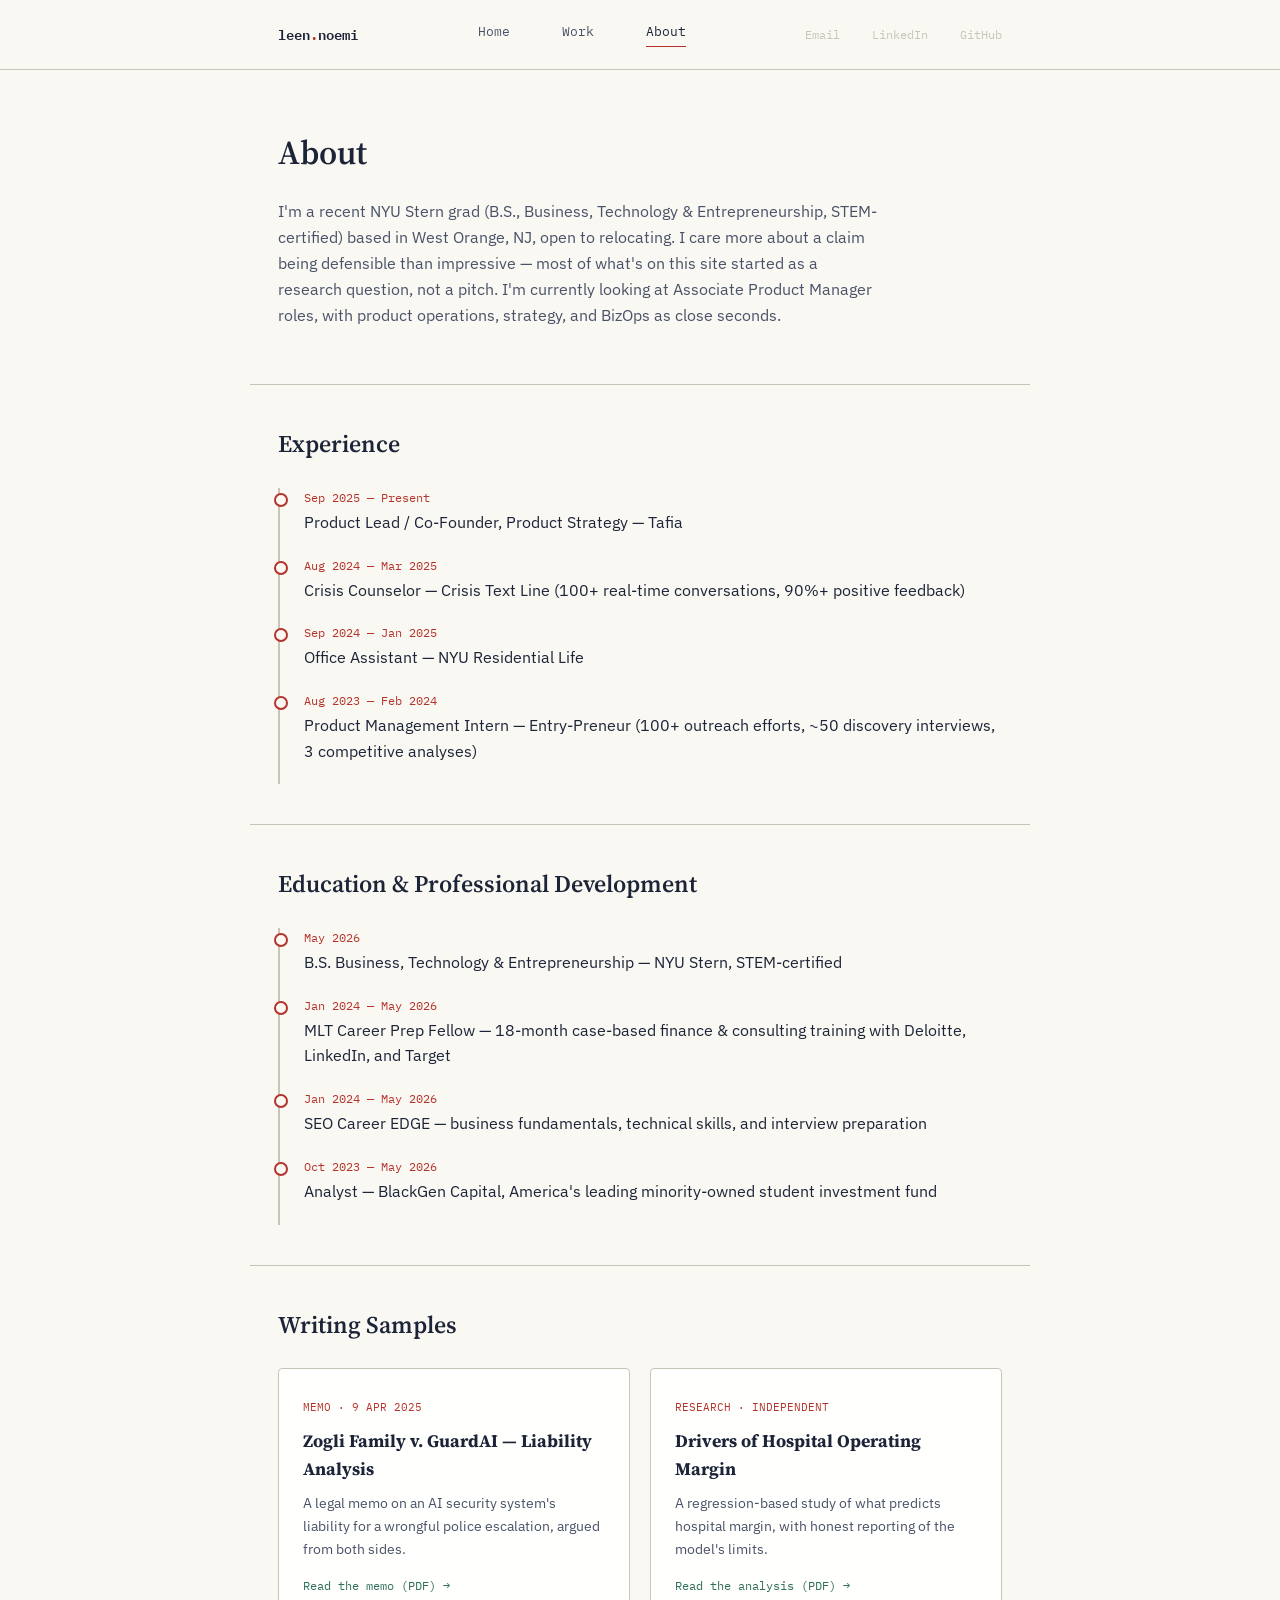
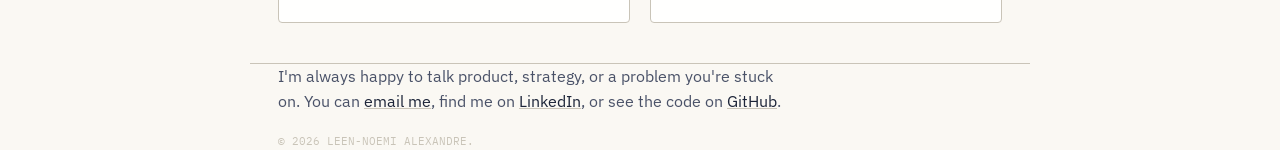
==== about.html @ fa709e36 "Add files via upload" ====
<!DOCTYPE html>
<html lang="en">
<head>
<meta charset="UTF-8">
<meta name="viewport" content="width=device-width, initial-scale=1.0">
<title>About — Leen-Noemi Alexandre</title>
<link rel="preconnect" href="https://fonts.googleapis.com">
<link rel="preconnect" href="https://fonts.gstatic.com" crossorigin>
<link href="https://fonts.googleapis.com/css2?family=Source+Serif+4:opsz,wght@8..60,400;8..60,500;8..60,600;8..60,700&family=IBM+Plex+Sans:wght@400;500;600&family=IBM+Plex+Mono:wght@400;500;600&display=swap" rel="stylesheet">
<link rel="stylesheet" href="style.css">
</head>
<body>

<nav class="site-nav">
  <div class="wrap">
    <a href="index.html" class="nav-mark">leen<span>.</span>noemi</a>
    <div class="nav-links">
      <a href="index.html">Home</a>
      <a href="work.html">Work</a>
      <a href="about.html" class="active">About</a>
    </div>
    <div class="nav-social">
      <a href="mailto:leenalexia@outlook.com">Email</a>
      <a href="https://linkedin.com/in/leennoemialexandre" target="_blank" rel="noopener">LinkedIn</a>
      <a href="https://github.com/leennoemialexandre" target="_blank" rel="noopener">GitHub</a>
    </div>
  </div>
</nav>

<section class="about-bio wrap">
  <h1>About</h1>
  <p>I'm a recent NYU Stern grad (B.S., Business, Technology &amp; Entrepreneurship, STEM-certified) based in West Orange, NJ, open to relocating. I care more about a claim being defensible than impressive — most of what's on this site started as a research question, not a pitch. I'm currently looking at Associate Product Manager roles, with product operations, strategy, and BizOps as close seconds.</p>
</section>

<section class="section-block wrap">
  <h2>Experience</h2>
  <ol class="timeline">
    <li>
      <span class="tl-date">Sep 2025 — Present</span>
      <span class="tl-role">Product Lead / Co-Founder, Product Strategy — Tafia</span>
    </li>
    <li>
      <span class="tl-date">Aug 2024 — Mar 2025</span>
      <span class="tl-role">Crisis Counselor — Crisis Text Line (100+ real-time conversations, 90%+ positive feedback)</span>
    </li>
    <li>
      <span class="tl-date">Sep 2024 — Jan 2025</span>
      <span class="tl-role">Office Assistant — NYU Residential Life</span>
    </li>
    <li>
      <span class="tl-date">Aug 2023 — Feb 2024</span>
      <span class="tl-role">Product Management Intern — Entry-Preneur (100+ outreach efforts, ~50 discovery interviews, 3 competitive analyses)</span>
    </li>
  </ol>
</section>

<section class="section-block wrap">
  <h2>Education &amp; Professional Development</h2>
  <ol class="timeline">
    <li>
      <span class="tl-date">May 2026</span>
      <span class="tl-role">B.S. Business, Technology &amp; Entrepreneurship — NYU Stern, STEM-certified</span>
    </li>
    <li>
      <span class="tl-date">Jan 2024 — May 2026</span>
      <span class="tl-role">MLT Career Prep Fellow — 18-month case-based finance &amp; consulting training with Deloitte, LinkedIn, and Target</span>
    </li>
    <li>
      <span class="tl-date">Jan 2024 — May 2026</span>
      <span class="tl-role">SEO Career EDGE — business fundamentals, technical skills, and interview preparation</span>
    </li>
    <li>
      <span class="tl-date">Oct 2023 — May 2026</span>
      <span class="tl-role">Analyst — BlackGen Capital, America's leading minority-owned student investment fund</span>
    </li>
  </ol>
</section>

<section class="section-block wrap">
  <h2>Writing Samples</h2>
  <div class="brief-grid">
    <a class="brief-card" href="assets/GuardAI_LegalMemo.pdf" target="_blank" rel="noopener">
      <span class="brief-tag">MEMO · 9 APR 2025</span>
      <h3>Zogli Family v. GuardAI — Liability Analysis</h3>
      <p>A legal memo on an AI security system's liability for a wrongful police escalation, argued from both sides.</p>
      <span class="brief-cta">Read the memo (PDF) &rarr;</span>
    </a>
    <a class="brief-card" href="assets/Healthcare_Operating_Margin_Analysis.pdf" target="_blank" rel="noopener">
      <span class="brief-tag">RESEARCH · INDEPENDENT</span>
      <h3>Drivers of Hospital Operating Margin</h3>
      <p>A regression-based study of what predicts hospital margin, with honest reporting of the model's limits.</p>
      <span class="brief-cta">Read the analysis (PDF) &rarr;</span>
    </a>
  </div>
</section>

<footer class="wrap">
  <p class="footer-line">I'm always happy to talk product, strategy, or a problem you're stuck on. You can <a href="mailto:leenalexia@outlook.com">email me</a>, find me on <a href="https://linkedin.com/in/leennoemialexandre" target="_blank" rel="noopener">LinkedIn</a>, or see the code on <a href="https://github.com/leennoemialexandre" target="_blank" rel="noopener">GitHub</a>.</p>
  <p class="footer-copy">© 2026 LEEN-NOEMI ALEXANDRE.</p>
</footer>

<script src="script.js"></script>
</body>
</html>
---- style.css ----
:root {
  --paper: #FAF8F3;
  --paper-raised: #FFFFFE;
  --ink: #1C2438;
  --ink-soft: #4A5268;
  --redline: #B4332B;
  --verified: #2F6E58;
  --rule: #C9C4B8;
  --rule-soft: #DEDACD;

  --serif: 'Source Serif 4', Georgia, serif;
  --sans: 'IBM Plex Sans', -apple-system, sans-serif;
  --mono: 'IBM Plex Mono', 'Courier New', monospace;
}

* { box-sizing: border-box; }

@media (prefers-reduced-motion: reduce) {
  * { animation-duration: 0.001ms !important; transition-duration: 0.001ms !important; }
}

html { scroll-behavior: smooth; }

body {
  margin: 0;
  background: var(--paper);
  color: var(--ink);
  font-family: var(--sans);
  font-size: 16px;
  line-height: 1.6;
}

a { color: inherit; }

.wrap {
  max-width: 780px;
  margin: 0 auto;
  padding: 0 28px;
}

/* ---------- Nav ---------- */
.site-nav {
  border-bottom: 1px solid var(--rule);
  padding: 22px 0;
}
.site-nav .wrap {
  display: flex;
  justify-content: space-between;
  align-items: center;
  flex-wrap: wrap;
  gap: 14px;
}
.nav-mark {
  font-family: var(--mono);
  font-weight: 600;
  font-size: 14px;
  text-decoration: none;
  color: var(--ink);
}
.nav-mark span { color: var(--redline); }
.nav-links {
  display: flex;
  gap: 26px;
  font-family: var(--mono);
  font-size: 13px;
}
.nav-links a {
  text-decoration: none;
  color: var(--ink-soft);
  padding-bottom: 3px;
  border-bottom: 1px solid transparent;
  margin-right: 26px;
}
.nav-links a:last-child { margin-right: 0; }
.nav-links a:hover, .nav-links a.active {
  color: var(--ink);
  border-bottom-color: var(--redline);
}
.nav-social {
  display: flex;
  gap: 16px;
  font-family: var(--mono);
  font-size: 12px;
}
.nav-social a { text-decoration: none; color: var(--rule); margin-right: 16px; }
.nav-social a:last-child { margin-right: 0; }
.nav-social a:hover { color: var(--redline); }

/* ---------- Hero (home) ---------- */
.hero { padding: 80px 28px 56px; }
.hero .eyebrow {
  font-family: var(--mono);
  font-size: 12px;
  letter-spacing: 0.06em;
  color: var(--redline);
  margin: 0 0 22px;
}
.hero h1 {
  font-family: var(--serif);
  font-weight: 500;
  font-size: clamp(1.9rem, 4.4vw, 2.7rem);
  line-height: 1.35;
  margin: 0 0 22px;
  max-width: 640px;
}
.hero h1 .accent { color: var(--redline); }
.status-line {
  font-family: var(--sans);
  color: var(--ink-soft);
  font-size: 1.02rem;
  max-width: 560px;
  margin: 0 0 34px;
}
.status-line .pin { margin-right: 2px; }

/* ---------- Numbered musings ---------- */
.musings {
  padding: 8px 28px 60px;
  border-top: 1px solid var(--rule);
  margin-top: 8px;
  padding-top: 48px;
}
.musings p.lede {
  color: var(--ink-soft);
  max-width: 560px;
  margin: 0 0 28px;
}
.musing-list {
  list-style: none;
  margin: 0;
  padding: 0;
  display: flex;
  flex-direction: column;
  gap: 18px;
  max-width: 620px;
}
.musing-list li {
  display: flex;
  gap: 16px;
  font-size: 0.98rem;
}
.musing-list .num {
  font-family: var(--mono);
  color: var(--redline);
  font-size: 0.9rem;
  flex-shrink: 0;
  padding-top: 2px;
}
.musing-list .txt { color: var(--ink-soft); }
.musing-list .txt strong { color: var(--ink); font-weight: 600; }

/* ---------- Preview / featured list (home) ---------- */
.preview {
  padding: 56px 28px 64px;
  border-top: 1px solid var(--rule);
}
.preview .lede {
  color: var(--ink-soft);
  margin: 0 0 26px;
}
.slug-list {
  list-style: none;
  margin: 0;
  padding: 0;
  border-top: 1px solid var(--rule-soft);
}
.slug-list li {
  border-bottom: 1px solid var(--rule-soft);
}
.slug-link {
  display: flex;
  justify-content: space-between;
  align-items: baseline;
  gap: 16px;
  padding: 16px 4px;
  text-decoration: none;
  color: var(--ink);
}
.slug-link:hover { color: var(--redline); }
.slug-link .path {
  font-family: var(--mono);
  font-size: 0.92rem;
  color: inherit;
}
.slug-link .path .dim { color: var(--rule); }
.slug-link .meta {
  font-family: var(--mono);
  font-size: 0.78rem;
  color: var(--ink-soft);
  white-space: nowrap;
}
.view-all {
  display: inline-block;
  margin-top: 22px;
  font-family: var(--mono);
  font-size: 13px;
  color: var(--verified);
  text-decoration: none;
}
.view-all:hover { text-decoration: underline; }

/* ---------- Footer ---------- */
footer {
  padding: 48px 28px 60px;
  border-top: 1px solid var(--rule);
}
.footer-line {
  color: var(--ink-soft);
  max-width: 520px;
  margin: 0 0 18px;
}
.footer-line a {
  color: var(--ink);
  text-decoration: underline;
  text-decoration-color: var(--rule);
}
.footer-copy {
  font-family: var(--mono);
  font-size: 11px;
  color: var(--rule);
  margin: 0;
}

/* ---------- Work page ---------- */
.page-head { padding: 56px 28px 8px; }
.page-head h1 {
  font-family: var(--serif);
  font-size: 2.1rem;
  font-weight: 600;
  margin: 0 0 12px;
}
.page-head p { color: var(--ink-soft); max-width: 560px; }

.filter-row {
  padding: 24px 28px 8px;
  display: flex;
  gap: 8px;
  flex-wrap: wrap;
}
.filter-tab {
  font-family: var(--mono);
  font-size: 12.5px;
  background: none;
  border: 1px solid var(--rule);
  color: var(--ink-soft);
  padding: 7px 14px;
  border-radius: 20px;
  cursor: pointer;
}
.filter-tab.active {
  background: var(--ink);
  border-color: var(--ink);
  color: var(--paper);
}
.filter-tab:hover:not(.active) { border-color: var(--redline); color: var(--ink); }

.work-list {
  padding: 12px 28px 64px;
  list-style: none;
  margin: 0;
  border-top: 1px solid var(--rule-soft);
}
.work-item {
  border-bottom: 1px solid var(--rule-soft);
}
.work-row {
  display: flex;
  justify-content: space-between;
  align-items: center;
  gap: 16px;
  padding: 18px 4px;
  cursor: pointer;
  background: none;
  border: none;
  width: 100%;
  text-align: left;
  font: inherit;
  color: var(--ink);
}
.work-row .left { display: flex; align-items: baseline; gap: 14px; flex-wrap: wrap; }
.work-row .path { font-family: var(--mono); font-size: 0.95rem; margin-right: 14px; }
.work-row .path .dim { color: var(--rule); }
.work-row .tag {
  font-family: var(--mono);
  font-size: 0.7rem;
  color: var(--verified);
  border: 1px solid var(--verified);
  border-radius: 10px;
  padding: 1px 8px;
  margin-right: 14px;
  display: inline-block;
}
.work-row .date { font-family: var(--mono); font-size: 0.78rem; color: var(--ink-soft); white-space: nowrap; }
.work-row .chev {
  font-family: var(--mono);
  color: var(--rule);
  transition: transform 0.15s ease;
}
.work-item.open .chev { transform: rotate(90deg); color: var(--redline); }

.work-detail {
  display: none;
  padding: 0 4px 22px;
  max-width: 640px;
}
.work-item.open .work-detail { display: block; }
.work-detail p { color: var(--ink-soft); margin: 0 0 14px; }
.work-detail .stat-row {
  display: flex;
  flex-wrap: wrap;
  gap: 10px;
  margin-bottom: 14px;
}
.chip {
  font-family: var(--mono);
  font-size: 0.75rem;
  background: var(--paper-raised);
  border: 1px dotted var(--verified);
  color: var(--verified);
  border-radius: 3px;
  padding: 3px 9px;
  cursor: help;
  position: relative;
}
.chip::after {
  content: attr(data-verify);
  position: absolute;
  left: 0;
  bottom: 125%;
  width: 260px;
  background: var(--ink);
  color: var(--paper);
  font-family: var(--sans);
  font-weight: 400;
  font-size: 12px;
  line-height: 1.4;
  padding: 10px 12px;
  border-radius: 4px;
  opacity: 0;
  visibility: hidden;
  transform: translateY(4px);
  transition: opacity 0.15s ease, transform 0.15s ease;
  z-index: 20;
  pointer-events: none;
}
.chip:hover::after, .chip:focus::after { opacity: 1; visibility: visible; transform: translateY(0); }
.work-detail .go {
  font-family: var(--mono);
  font-size: 12.5px;
  color: var(--redline);
  text-decoration: none;
}
.work-detail .go:hover { text-decoration: underline; }

/* ---------- About page ---------- */
.about-bio { padding: 56px 28px 40px; }
.about-bio h1 {
  font-family: var(--serif);
  font-size: 2.1rem;
  font-weight: 600;
  margin: 0 0 18px;
}
.about-bio p { color: var(--ink-soft); max-width: 600px; font-size: 1.02rem; }

.section-block { padding: 40px 28px; border-top: 1px solid var(--rule); }
.section-block h2 {
  font-family: var(--serif);
  font-size: 1.5rem;
  font-weight: 600;
  margin: 0 0 24px;
}

.timeline { list-style: none; padding: 0; margin: 0; border-left: 2px solid var(--rule); }
.timeline li {
  padding: 0 0 20px 24px;
  position: relative;
}
.timeline li::before {
  content: "";
  position: absolute;
  left: -6px;
  top: 5px;
  width: 10px;
  height: 10px;
  background: var(--paper);
  border: 2px solid var(--redline);
  border-radius: 50%;
}
.tl-date { display: block; font-family: var(--mono); font-size: 12px; color: var(--redline); margin-bottom: 3px; }
.tl-role { font-size: 0.98rem; }

.brief-grid { display: grid; grid-template-columns: 1fr 1fr; gap: 20px; }
.brief-card {
  display: block;
  background: var(--paper-raised);
  border: 1px solid var(--rule);
  border-radius: 4px;
  padding: 24px;
  text-decoration: none;
  transition: border-color 0.15s ease, transform 0.15s ease;
}
.brief-card:hover { border-color: var(--redline); transform: translateY(-2px); }
.brief-tag { font-family: var(--mono); font-size: 11px; color: var(--redline); }
.brief-card h3 { font-family: var(--serif); font-size: 1.1rem; margin: 8px 0; color: var(--ink); }
.brief-card p { color: var(--ink-soft); font-size: 0.9rem; margin: 0 0 12px; }
.brief-cta { font-family: var(--mono); font-size: 12px; color: var(--verified); }

@media (max-width: 680px) {
  .brief-grid { grid-template-columns: 1fr; }
  .work-row .left { flex-direction: column; align-items: flex-start; gap: 4px; }
  .hero { padding: 56px 20px 40px; }
}

a:focus-visible, button:focus-visible {
  outline: 2px solid var(--redline);
  outline-offset: 2px;
}
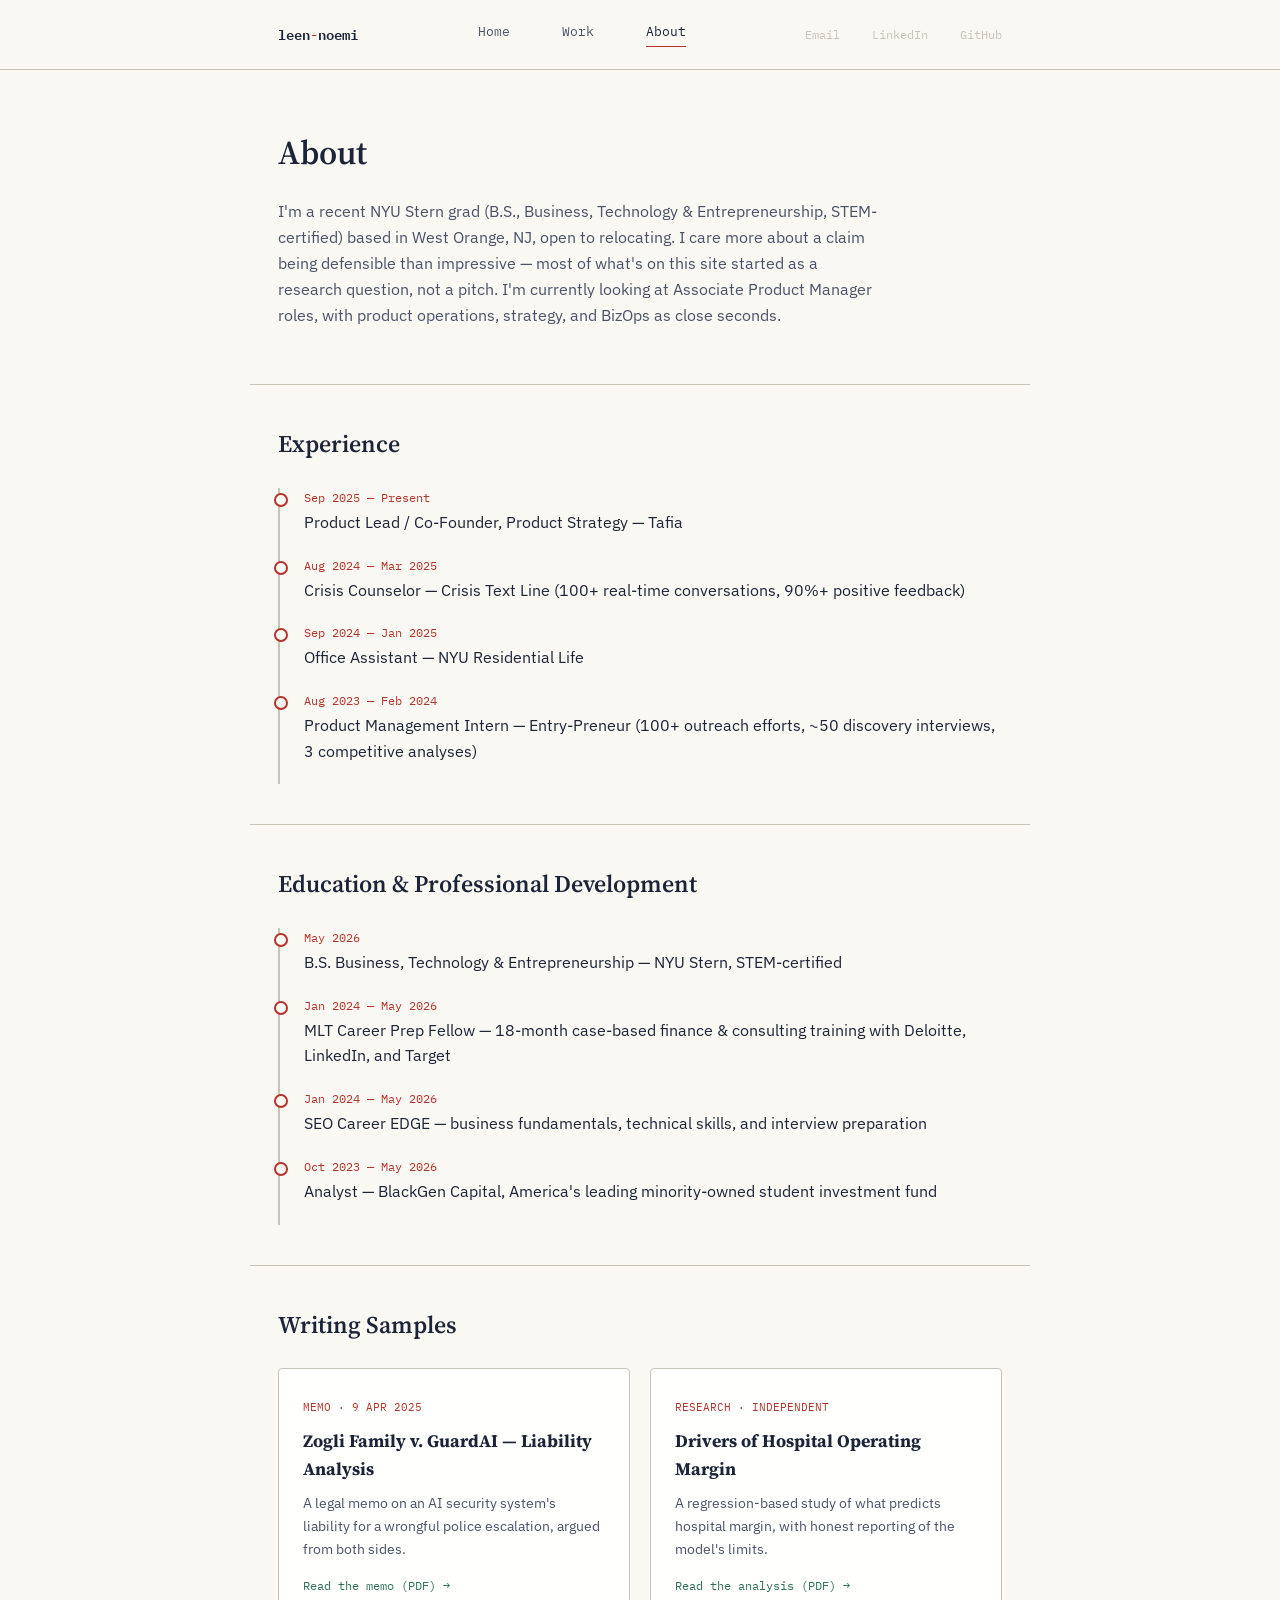
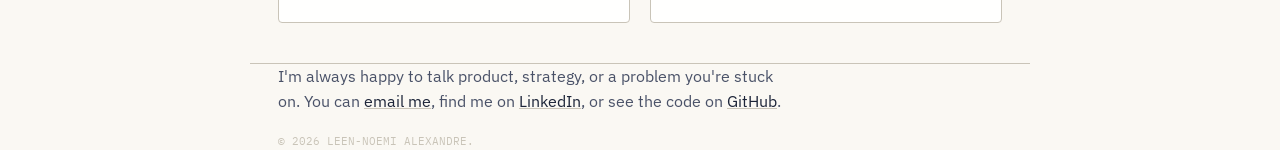
==== commit 7accdb07: "Update links and content in about.html" ====
--- a/about.html
+++ b/about.html
@@ -13,7 +13,7 @@
 
 <nav class="site-nav">
   <div class="wrap">
-    <a href="index.html" class="nav-mark">leen<span>.</span>noemi</a>
+    <a href="index.html" class="nav-mark">leen<span>-</span>noemi</a>
     <div class="nav-links">
       <a href="index.html">Home</a>
       <a href="work.html">Work</a>
@@ -79,13 +79,13 @@
 <section class="section-block wrap">
   <h2>Writing Samples</h2>
   <div class="brief-grid">
-    <a class="brief-card" href="assets/GuardAI_LegalMemo.pdf" target="_blank" rel="noopener">
+    <a class="brief-card" href="assets/Alexandre_Leen-Noemi_GuardAI_LegalMemo.pdf" target="_blank" rel="noopener">
       <span class="brief-tag">MEMO · 9 APR 2025</span>
       <h3>Zogli Family v. GuardAI — Liability Analysis</h3>
       <p>A legal memo on an AI security system's liability for a wrongful police escalation, argued from both sides.</p>
       <span class="brief-cta">Read the memo (PDF) &rarr;</span>
     </a>
-    <a class="brief-card" href="assets/Healthcare_Operating_Margin_Analysis.pdf" target="_blank" rel="noopener">
+    <a class="brief-card" href="assets/Leen-Noemi_Alexandre_-_Operational_and_Financial_Drivers_of_Hospital_Operating_Margin.pdf" target="_blank" rel="noopener">
       <span class="brief-tag">RESEARCH · INDEPENDENT</span>
       <h3>Drivers of Hospital Operating Margin</h3>
       <p>A regression-based study of what predicts hospital margin, with honest reporting of the model's limits.</p>
--- a/style.css
+++ b/style.css
@@ -178,11 +178,11 @@
 }
 .slug-link:hover { color: var(--redline); }
 .slug-link .path {
-  font-family: var(--mono);
-  font-size: 0.92rem;
+  font-family: var(--serif);
+  font-weight: 500;
+  font-size: 1.02rem;
   color: inherit;
 }
-.slug-link .path .dim { color: var(--rule); }
 .slug-link .meta {
   font-family: var(--mono);
   font-size: 0.78rem;
@@ -278,8 +278,7 @@
   color: var(--ink);
 }
 .work-row .left { display: flex; align-items: baseline; gap: 14px; flex-wrap: wrap; }
-.work-row .path { font-family: var(--mono); font-size: 0.95rem; margin-right: 14px; }
-.work-row .path .dim { color: var(--rule); }
+.work-row .path { font-family: var(--serif); font-weight: 500; font-size: 1.02rem; margin-right: 14px; }
 .work-row .tag {
   font-family: var(--mono);
   font-size: 0.7rem;
